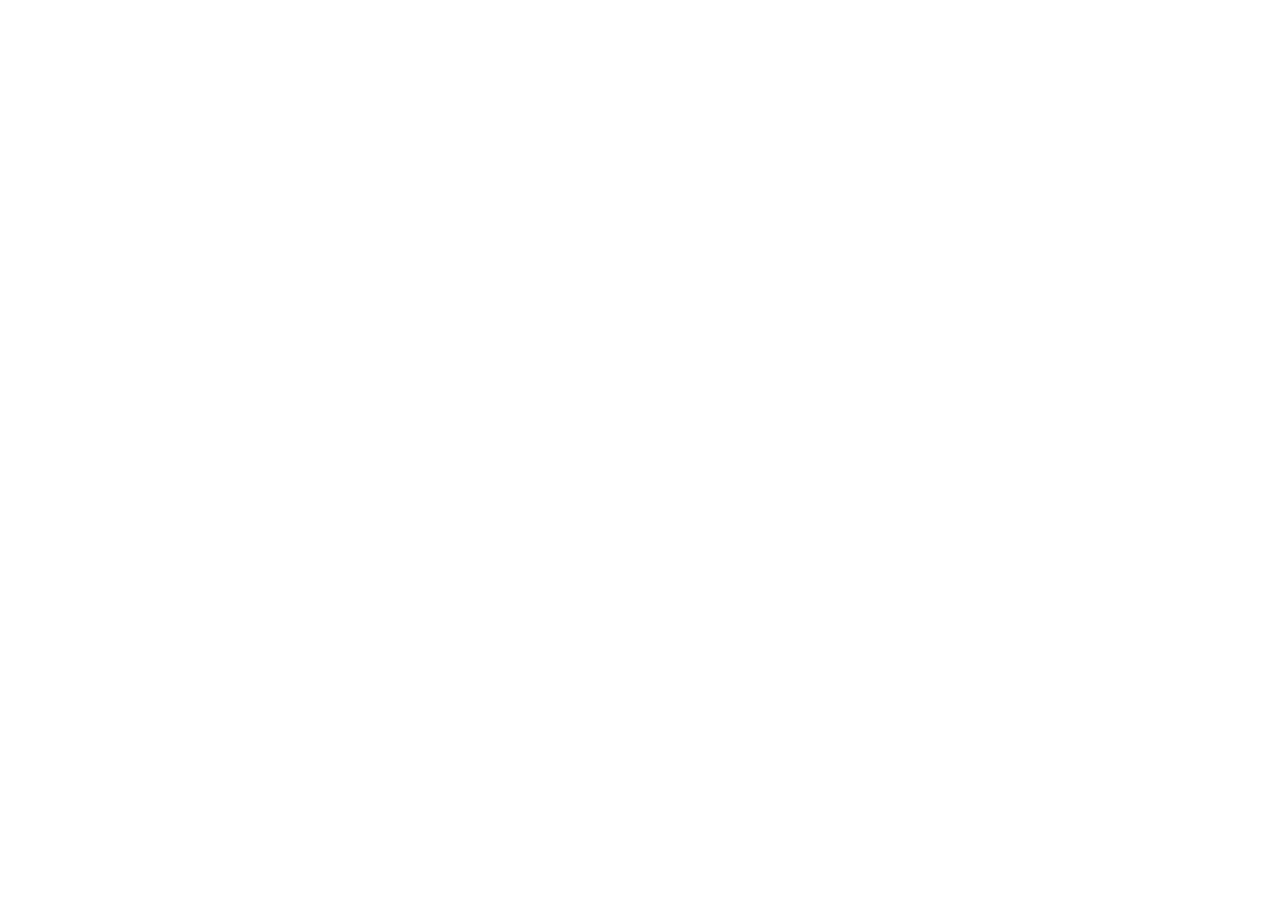
==== index.html @ 084f6373 "first commit" ====
<!DOCTYPE html>
<html lang="id">
<head>
  <meta charset="UTF-8">
  <meta name="viewport" content="width=device-width, initial-scale=1.0">
  <title>Wedding Invitation</title>

  <!-- Google Fonts -->
  <link href="https://fonts.googleapis.com/css2?family=Great+Vibes&family=Poppins:wght@300;400;500;600&display=swap" rel="stylesheet">

  <!-- Main CSS -->
  <link rel="stylesheet" href="css/style.css">
</head>
<body>

  <!-- ===== MAIN CONTAINER (Mobile Only) ===== -->
  <div id="app">

    <!-- Components akan dimuat di sini -->
    <div id="cover"></div>
    <div id="couple"></div>
    <div id="countdown"></div>
    <div id="gallery"></div>
    <div id="event"></div>
    <div id="footer"></div>

  </div>

  <!-- Main JS -->
  <script src="js/main.js"></script>
</body>
</html>
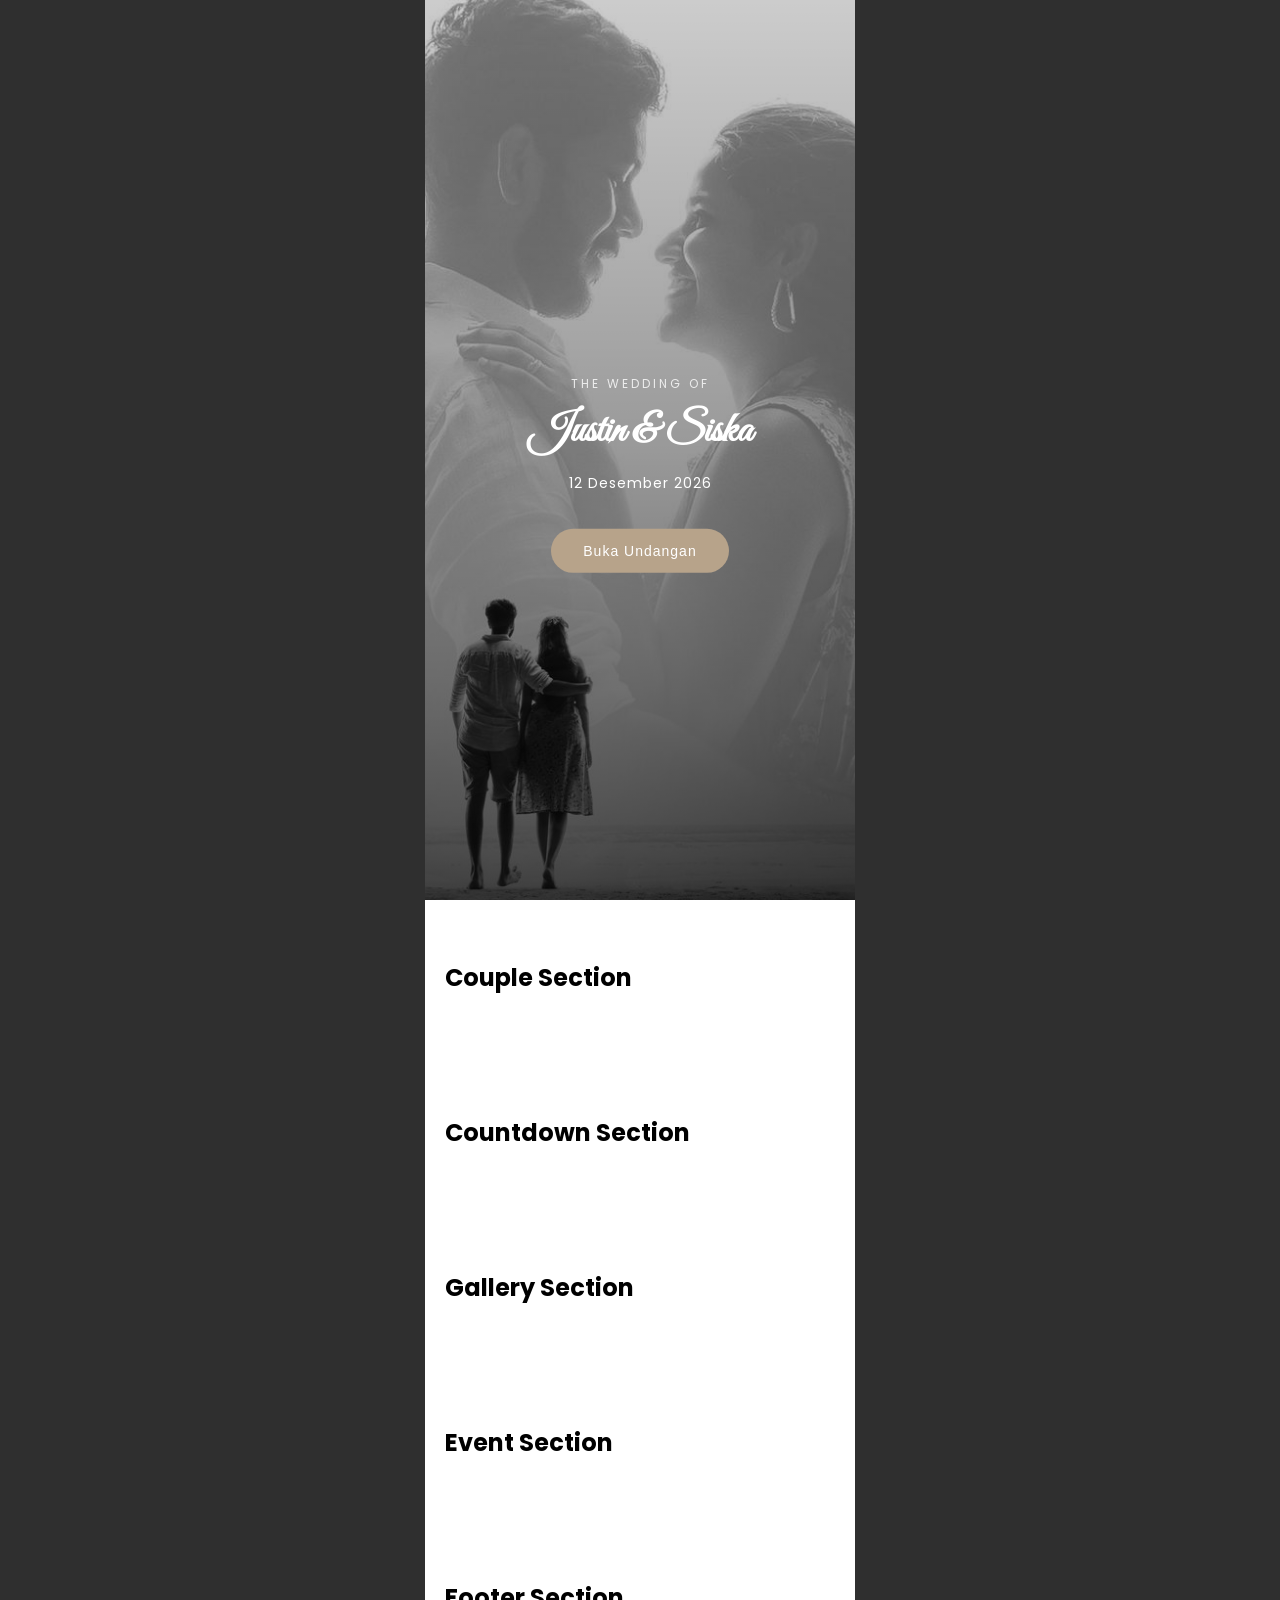
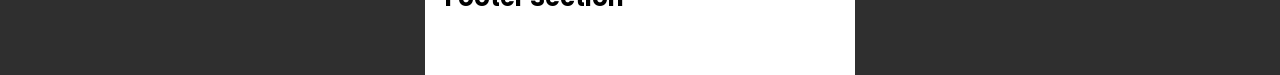
==== commit 89580a1f: "cover" ====
--- a/index.html
+++ b/index.html
@@ -1,16 +1,19 @@
 <!DOCTYPE html>
 <html lang="id">
+
 <head>
   <meta charset="UTF-8">
   <meta name="viewport" content="width=device-width, initial-scale=1.0">
   <title>Wedding Invitation</title>
 
   <!-- Google Fonts -->
-  <link href="https://fonts.googleapis.com/css2?family=Great+Vibes&family=Poppins:wght@300;400;500;600&display=swap" rel="stylesheet">
+  <link href="https://fonts.googleapis.com/css2?family=Great+Vibes&family=Poppins:wght@300;400;500;600&display=swap"
+    rel="stylesheet">
 
   <!-- Main CSS -->
   <link rel="stylesheet" href="css/style.css">
 </head>
+
 <body>
 
   <!-- ===== MAIN CONTAINER (Mobile Only) ===== -->
@@ -24,9 +27,18 @@
     <div id="event"></div>
     <div id="footer"></div>
 
+    <button id="musicToggle" class="music-toggle">♪</button>
+
   </div>
 
   <!-- Main JS -->
   <script src="js/main.js"></script>
+
+
+  <audio id="bgMusic" loop>
+    <source src="assets/music/wedding.mp3" type="audio/mpeg">
+  </audio>
+
 </body>
+
 </html>
--- a/css/style.css
+++ b/css/style.css
@@ -0,0 +1,18 @@
+/* ============================= */
+/*           BASE                */
+/* ============================= */
+
+@import url("./base/variables.css");
+@import url("./base/global.css");
+
+
+/* ============================= */
+/*         COMPONENTS            */
+/* ============================= */
+
+@import url("./components/cover.css");
+@import url("./components/couple.css");
+@import url("./components/countdown.css");
+@import url("./components/gallery.css");
+@import url("./components/event.css");
+@import url("./components/footer.css");
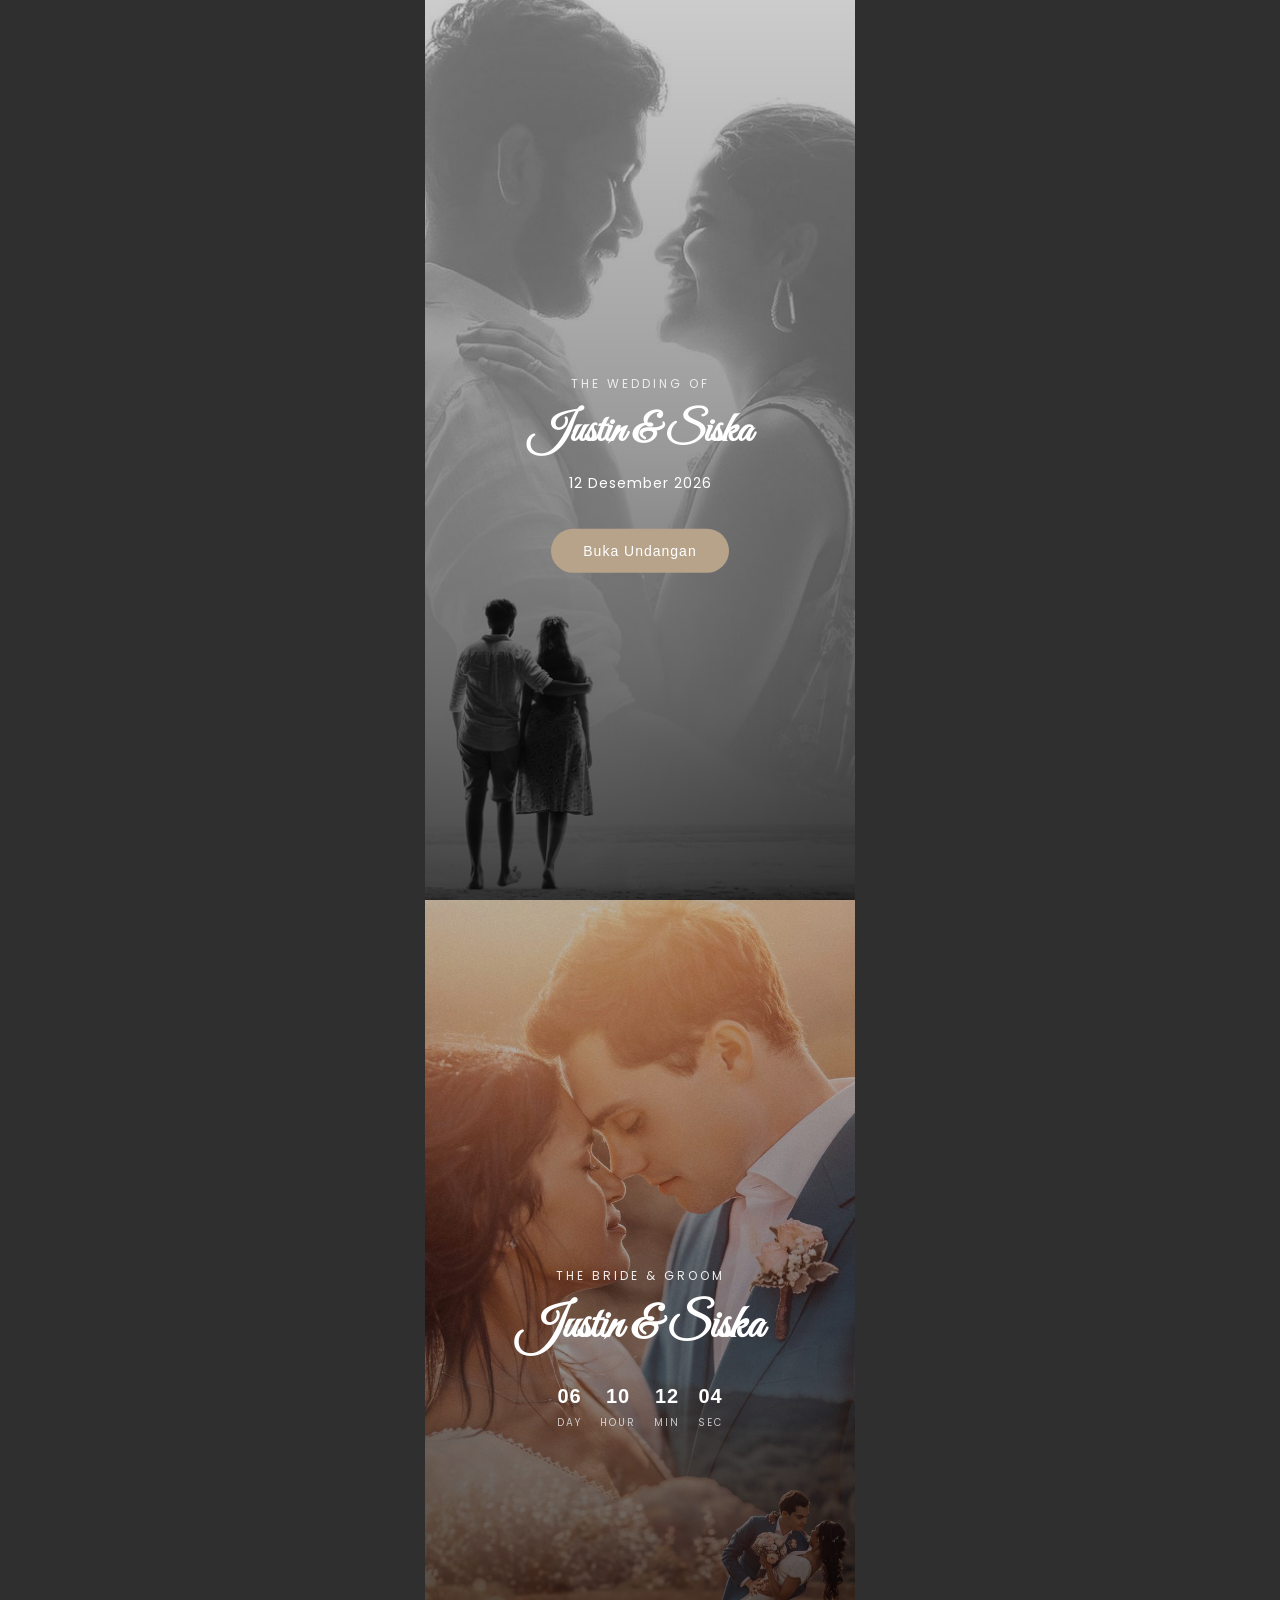
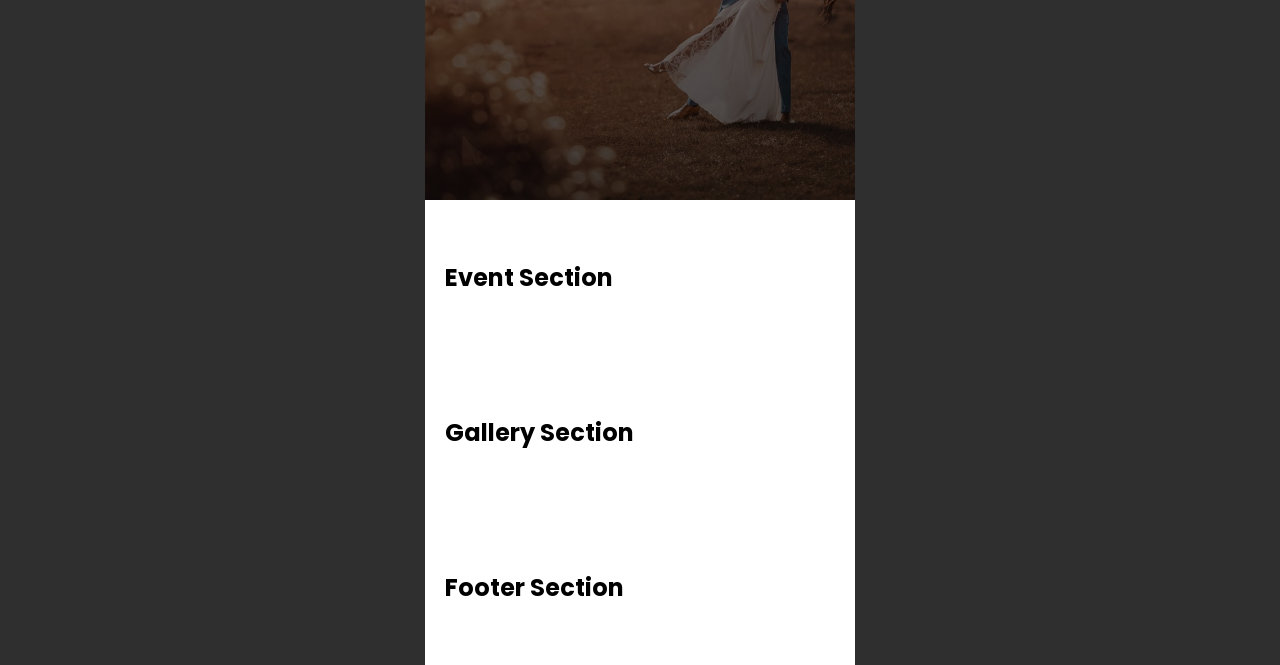
==== commit d9a30800: "couple" ====
--- a/index.html
+++ b/index.html
@@ -19,12 +19,10 @@
   <!-- ===== MAIN CONTAINER (Mobile Only) ===== -->
   <div id="app">
 
-    <!-- Components akan dimuat di sini -->
     <div id="cover"></div>
     <div id="couple"></div>
-    <div id="countdown"></div>
+    <div id="event"></div>
     <div id="gallery"></div>
-    <div id="event"></div>
     <div id="footer"></div>
 
     <button id="musicToggle" class="music-toggle">♪</button>
@@ -33,6 +31,10 @@
 
   <!-- Main JS -->
   <script src="js/main.js"></script>
+  <script src="js/components/couple.js"></script>
+  <script src="js/components/countdown.js"></script>
+
+
 
 
   <audio id="bgMusic" loop>
--- a/css/style.css
+++ b/css/style.css
@@ -12,7 +12,6 @@
 
 @import url("./components/cover.css");
 @import url("./components/couple.css");
-@import url("./components/countdown.css");
 @import url("./components/gallery.css");
 @import url("./components/event.css");
 @import url("./components/footer.css");
